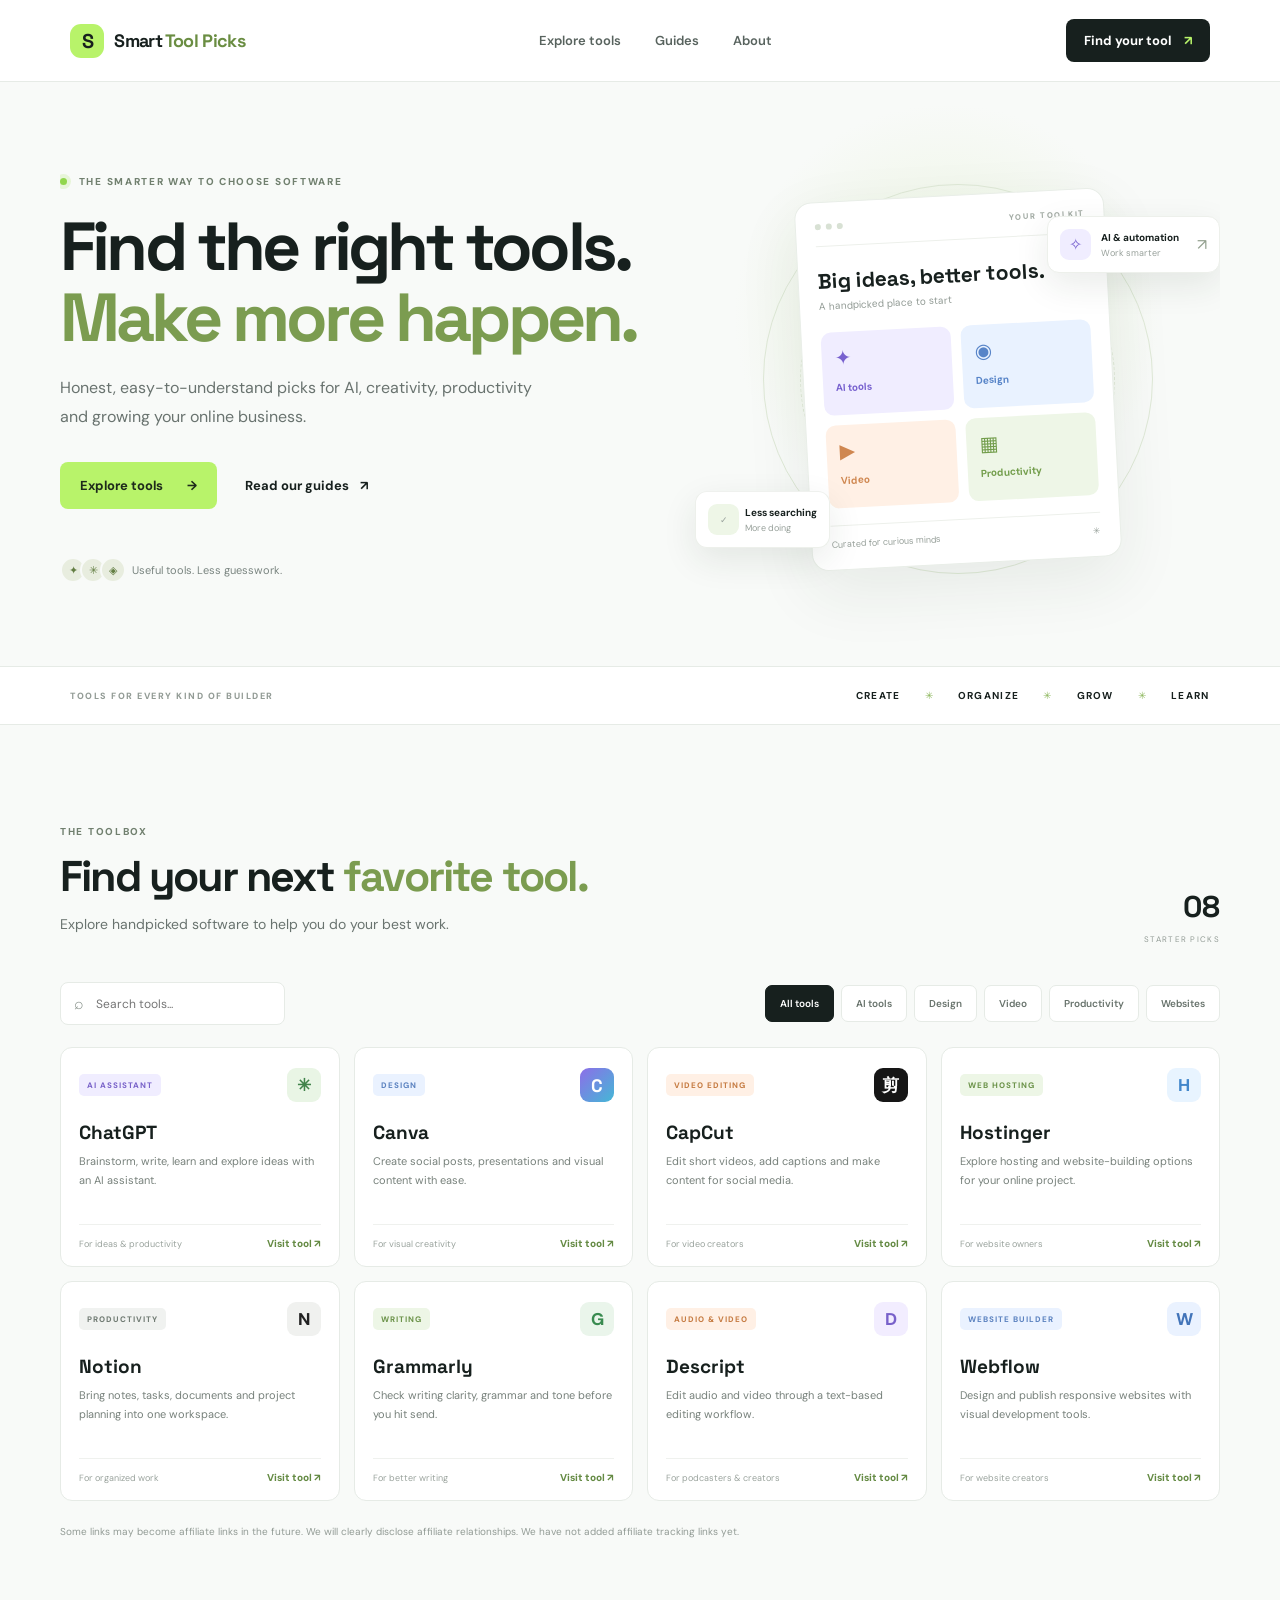
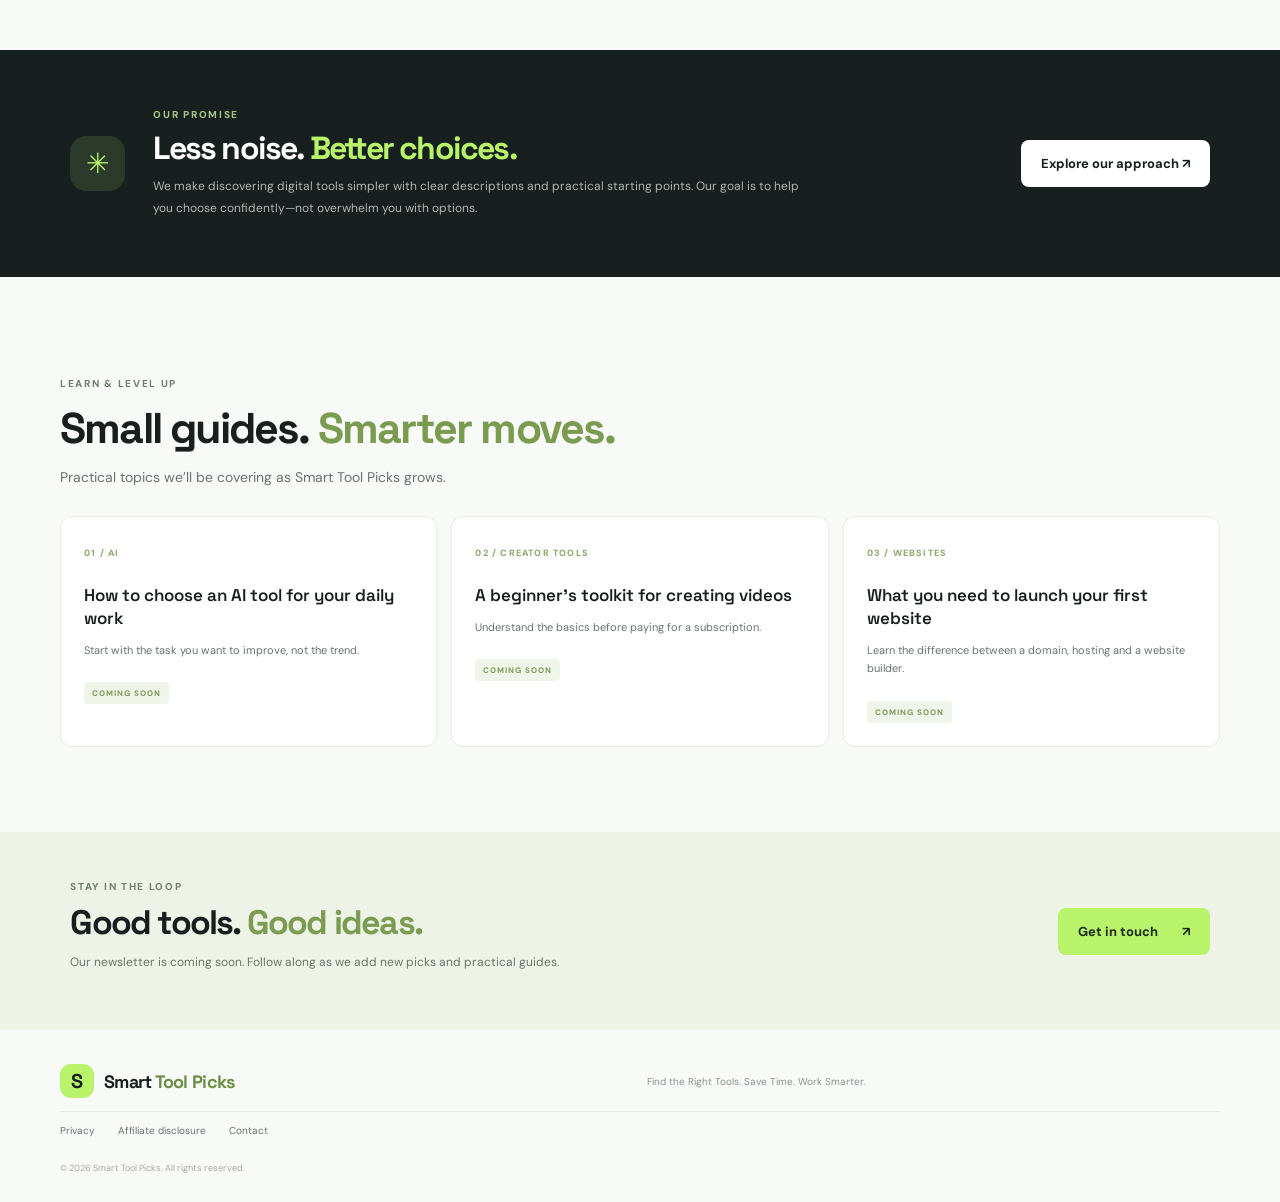
==== index.html @ b7b6d324 "Add files via upload" ====
<!doctype html>
<html lang="en">
<head>
  <meta charset="utf-8"><meta name="viewport" content="width=device-width, initial-scale=1">
  <meta name="description" content="Discover useful AI tools, productivity apps, video editors and website builders. Compare tools and choose what works for you.">
  <title>Smart Tool Picks — Find the Right Tools</title>
  <link rel="preconnect" href="https://fonts.googleapis.com"><link rel="preconnect" href="https://fonts.gstatic.com" crossorigin>
  <link href="https://fonts.googleapis.com/css2?family=DM+Sans:wght@400;500;600;700;800&family=Space+Grotesk:wght@500;600;700&display=swap" rel="stylesheet">
  <link rel="stylesheet" href="style.css">
</head>
<body>
<header class="topbar"><a class="brand" href="#home"><span class="brand-mark">S</span><span>Smart<span class="brand-accent">Tool Picks</span></span></a><nav><a href="#tools">Explore tools</a><a href="#guides">Guides</a><a href="#about">About</a></nav><a class="nav-cta" href="#tools">Find your tool <span>↗</span></a><button class="menu-toggle" aria-label="Toggle navigation">☰</button></header>
<main>
<section class="hero" id="home"><div class="hero-glow"></div><div class="hero-copy"><div class="eyebrow"><span class="pulse"></span> THE SMARTER WAY TO CHOOSE SOFTWARE</div><h1>Find the right tools.<br><span>Make more happen.</span></h1><p class="hero-text">Honest, easy-to-understand picks for AI, creativity, productivity and growing your online business.</p><div class="hero-actions"><a class="button primary" href="#tools">Explore tools <span>→</span></a><a class="text-link" href="#guides">Read our guides <span>↗</span></a></div><div class="hero-proof"><div class="proof-avatars"><i>✦</i><i>✳</i><i>◈</i></div><span>Useful tools. Less guesswork.</span></div></div><div class="hero-art"><div class="orbit orbit-one"></div><div class="orbit orbit-two"></div><div class="float-card card-top"><span class="mini-icon purple">✧</span><div><b>AI & automation</b><small>Work smarter</small></div><span class="arrow">↗</span></div><div class="dashboard-card"><div class="dash-head"><span class="dash-dot"></span><span class="dash-dot"></span><span class="dash-dot"></span><small>YOUR TOOLKIT</small></div><div class="dash-title">Big ideas, better tools.</div><div class="dash-sub">A handpicked place to start</div><div class="tool-grid"><div class="tool-tile tile-purple">✦<small>AI tools</small></div><div class="tool-tile tile-blue">◉<small>Design</small></div><div class="tool-tile tile-orange">▶<small>Video</small></div><div class="tool-tile tile-green">▦<small>Productivity</small></div></div><div class="dash-footer"><span>Curated for curious minds</span><span>✳</span></div></div><div class="float-card card-bottom"><span class="mini-icon green">✓</span><div><b>Less searching</b><small>More doing</small></div></div></div></section>
<section class="trust-strip"><span>TOOLS FOR EVERY KIND OF BUILDER</span><div><b>CREATE</b><i>✳</i><b>ORGANIZE</b><i>✳</i><b>GROW</b><i>✳</i><b>LEARN</b></div></section>
<section class="section" id="tools"><div class="section-heading"><div><div class="eyebrow">THE TOOLBOX</div><h2>Find your next <span>favorite tool.</span></h2><p>Explore handpicked software to help you do your best work.</p></div><div class="tool-count"><strong>08</strong><span>STARTER PICKS</span></div></div>
<div class="filters"><div class="search-wrap"><span>⌕</span><input id="search" type="search" placeholder="Search tools..." aria-label="Search tools"></div><div class="filter-buttons"><button class="filter active" data-filter="All">All tools</button><button class="filter" data-filter="AI">AI tools</button><button class="filter" data-filter="Design">Design</button><button class="filter" data-filter="Video">Video</button><button class="filter" data-filter="Productivity">Productivity</button><button class="filter" data-filter="Websites">Websites</button></div></div>
<div class="tools-grid" id="toolsGrid">
<article class="tool-card" data-category="AI" data-name="ChatGPT AI assistant writing research"><div class="card-topline"><span class="category-tag tag-purple">AI ASSISTANT</span><span class="card-symbol symbol-chat">✳</span></div><h3>ChatGPT</h3><p>Brainstorm, write, learn and explore ideas with an AI assistant.</p><div class="card-bottom"><span>For ideas & productivity</span><a href="https://chatgpt.com/" target="_blank" rel="noopener">Visit tool ↗</a></div></article>
<article class="tool-card" data-category="Design" data-name="Canva design graphics presentations"><div class="card-topline"><span class="category-tag tag-blue">DESIGN</span><span class="card-symbol symbol-canva">C</span></div><h3>Canva</h3><p>Create social posts, presentations and visual content with ease.</p><div class="card-bottom"><span>For visual creativity</span><a href="https://www.canva.com/" target="_blank" rel="noopener">Visit tool ↗</a></div></article>
<article class="tool-card" data-category="Video" data-name="CapCut video editing reels shorts"><div class="card-topline"><span class="category-tag tag-orange">VIDEO EDITING</span><span class="card-symbol symbol-cap">剪</span></div><h3>CapCut</h3><p>Edit short videos, add captions and make content for social media.</p><div class="card-bottom"><span>For video creators</span><a href="https://www.capcut.com/" target="_blank" rel="noopener">Visit tool ↗</a></div></article>
<article class="tool-card" data-category="Websites" data-name="Hostinger website hosting domain"><div class="card-topline"><span class="category-tag tag-green">WEB HOSTING</span><span class="card-symbol symbol-host">H</span></div><h3>Hostinger</h3><p>Explore hosting and website-building options for your online project.</p><div class="card-bottom"><span>For website owners</span><a href="https://www.hostinger.com/" target="_blank" rel="noopener">Visit tool ↗</a></div></article>
<article class="tool-card" data-category="Productivity" data-name="Notion notes workspace project management"><div class="card-topline"><span class="category-tag tag-gray">PRODUCTIVITY</span><span class="card-symbol symbol-notion">N</span></div><h3>Notion</h3><p>Bring notes, tasks, documents and project planning into one workspace.</p><div class="card-bottom"><span>For organized work</span><a href="https://www.notion.com/" target="_blank" rel="noopener">Visit tool ↗</a></div></article>
<article class="tool-card" data-category="Productivity" data-name="Grammarly writing grammar proofreading"><div class="card-topline"><span class="category-tag tag-green">WRITING</span><span class="card-symbol symbol-gram">G</span></div><h3>Grammarly</h3><p>Check writing clarity, grammar and tone before you hit send.</p><div class="card-bottom"><span>For better writing</span><a href="https://www.grammarly.com/" target="_blank" rel="noopener">Visit tool ↗</a></div></article>
<article class="tool-card" data-category="Video" data-name="Descript video audio podcast editing"><div class="card-topline"><span class="category-tag tag-orange">AUDIO & VIDEO</span><span class="card-symbol symbol-descript">D</span></div><h3>Descript</h3><p>Edit audio and video through a text-based editing workflow.</p><div class="card-bottom"><span>For podcasters & creators</span><a href="https://www.descript.com/" target="_blank" rel="noopener">Visit tool ↗</a></div></article>
<article class="tool-card" data-category="Websites" data-name="Webflow website design no code"><div class="card-topline"><span class="category-tag tag-blue">WEBSITE BUILDER</span><span class="card-symbol symbol-webflow">W</span></div><h3>Webflow</h3><p>Design and publish responsive websites with visual development tools.</p><div class="card-bottom"><span>For website creators</span><a href="https://webflow.com/" target="_blank" rel="noopener">Visit tool ↗</a></div></article>
</div><p class="no-results" id="noResults" hidden>No tools found. Try another search.</p><p class="disclosure">Some links may become affiliate links in the future. We will clearly disclose affiliate relationships. We have not added affiliate tracking links yet.</p></section>
<section class="feature-band" id="about"><div class="feature-icon">✳</div><div><div class="eyebrow">OUR PROMISE</div><h2>Less noise. <span>Better choices.</span></h2><p>We make discovering digital tools simpler with clear descriptions and practical starting points. Our goal is to help you choose confidently—not overwhelm you with options.</p></div><a class="button light" href="#guides">Explore our approach ↗</a></section>
<section class="section guides" id="guides"><div class="eyebrow">LEARN & LEVEL UP</div><h2>Small guides. <span>Smarter moves.</span></h2><p class="guide-intro">Practical topics we’ll be covering as Smart Tool Picks grows.</p><div class="guide-grid"><article><span class="guide-number">01 / AI</span><h3>How to choose an AI tool for your daily work</h3><p>Start with the task you want to improve, not the trend.</p><span class="coming">COMING SOON</span></article><article><span class="guide-number">02 / CREATOR TOOLS</span><h3>A beginner’s toolkit for creating videos</h3><p>Understand the basics before paying for a subscription.</p><span class="coming">COMING SOON</span></article><article><span class="guide-number">03 / WEBSITES</span><h3>What you need to launch your first website</h3><p>Learn the difference between a domain, hosting and a website builder.</p><span class="coming">COMING SOON</span></article></div></section>
<section class="newsletter"><div><div class="eyebrow">STAY IN THE LOOP</div><h2>Good tools. <span>Good ideas.</span></h2><p>Our newsletter is coming soon. Follow along as we add new picks and practical guides.</p></div><a class="button primary" href="mailto:hello@smarttoolpicks.com?subject=Smart%20Tool%20Picks%20updates">Get in touch <span>↗</span></a></section>
</main>
<footer><a class="brand" href="#home"><span class="brand-mark">S</span><span>Smart<span class="brand-accent">Tool Picks</span></span></a><p>Find the Right Tools. Save Time. Work Smarter.</p><div class="footer-links"><a href="privacy.html">Privacy</a><a href="disclosure.html">Affiliate disclosure</a><a href="mailto:hello@smarttoolpicks.com">Contact</a></div><small>© <span id="year"></span> Smart Tool Picks. All rights reserved.</small></footer>
<script src="script.js"></script>
</body></html>
---- style.css ----
:root{--ink:#17201e;--muted:#69736f;--paper:#f8faf8;--green:#b8f36a;--line:#e6ebe6;--purple:#7d65dc}*{box-sizing:border-box}html{scroll-behavior:smooth}body{margin:0;background:var(--paper);color:var(--ink);font-family:'DM Sans',sans-serif}a{color:inherit;text-decoration:none}.topbar{height:82px;padding:0 max(calc((100% - 1160px)/2),5.5%);display:flex;align-items:center;justify-content:space-between;background:#fff;border-bottom:1px solid var(--line);position:sticky;top:0;z-index:10}.brand{display:flex;align-items:center;gap:10px;font:700 18px 'Space Grotesk';letter-spacing:-.7px}.brand-mark{display:grid;place-items:center;background:var(--green);width:34px;height:34px;border-radius:11px;font-size:20px}.brand-accent{color:#6a8d42;margin-left:3px}.topbar nav{display:flex;gap:34px;color:#58635e;font-size:13px;font-weight:600}.topbar nav a:hover,.footer-links a:hover{color:#6a8d42}.nav-cta{font-size:13px;font-weight:700;background:#17201e;color:white;padding:13px 18px;border-radius:8px}.nav-cta span{color:var(--green);margin-left:10px}.menu-toggle{display:none;border:0;background:none;font-size:23px}.hero{max-width:1160px;margin:auto;padding:92px 0 82px;display:grid;grid-template-columns:1.05fr .95fr;align-items:center;gap:55px;position:relative;overflow:hidden}.eyebrow{font-size:10px;letter-spacing:1.7px;font-weight:800;color:#71806f}.pulse{display:inline-block;width:7px;height:7px;background:#91d64c;border-radius:50%;margin-right:8px;box-shadow:0 0 0 4px #e7f5d8}.hero h1{font:700 clamp(43px,5.5vw,68px)/1.04 'Space Grotesk';letter-spacing:-3.8px;margin:24px 0 20px}.hero h1 span,.section h2 span,.feature-band h2 span,.newsletter h2 span{color:#7b9c50}.hero-text{font-size:16px;line-height:1.8;color:var(--muted);max-width:480px}.hero-actions{display:flex;align-items:center;gap:28px;margin-top:30px}.button{display:inline-flex;align-items:center;gap:24px;padding:15px 20px;border-radius:8px;font-size:13px;font-weight:700}.primary{background:var(--green);color:#1e2a1b}.primary:hover{background:#a8e653}.text-link{font-size:13px;font-weight:700}.text-link span{margin-left:8px}.hero-proof{display:flex;align-items:center;gap:12px;margin-top:48px;color:#7a8580;font-size:11px}.proof-avatars{display:flex}.proof-avatars i{font-style:normal;display:grid;place-items:center;width:26px;height:26px;border-radius:50%;background:#e8eddf;border:2px solid var(--paper);margin-right:-6px;color:#637e43}.hero-art{height:410px;position:relative;display:grid;place-items:center}.hero-glow{position:absolute;width:430px;height:430px;border-radius:50%;background:radial-gradient(circle,#eaf4dd 0,rgba(248,250,248,0) 70%);right:5%;top:20px}.orbit{position:absolute;border:1px solid #dfe9d7;border-radius:50%;width:390px;height:390px}.orbit-two{width:315px;height:315px;border-style:dashed}.dashboard-card{width:310px;background:#fff;border:1px solid #e9eee8;border-radius:17px;box-shadow:0 22px 65px #263b2515;padding:19px;z-index:1;transform:rotate(-3deg)}.dash-head{display:flex;gap:5px;align-items:center;border-bottom:1px solid #edf0eb;padding-bottom:14px}.dash-dot{width:6px;height:6px;background:#d8e1d4;border-radius:50%}.dash-head small{margin-left:auto;font-size:8px;letter-spacing:1.5px;color:#a1aaa3;font-weight:800}.dash-title{font:700 21px 'Space Grotesk';margin-top:21px}.dash-sub{font-size:10px;color:#929b95;margin-top:5px}.tool-grid{display:grid;grid-template-columns:1fr 1fr;gap:10px;margin-top:20px}.tool-tile{height:83px;border-radius:10px;padding:13px;font-size:20px}.tool-tile small{display:block;font-size:10px;font-weight:700;margin-top:10px}.tile-purple{background:#f0edff;color:#7761cf}.tile-blue{background:#e9f2ff;color:#5784c8}.tile-orange{background:#fff0e5;color:#cf8750}.tile-green{background:#eef6e7;color:#729d4b}.dash-footer{border-top:1px solid #edf0eb;margin-top:17px;padding-top:12px;display:flex;justify-content:space-between;color:#98a19b;font-size:9px}.float-card{position:absolute;background:white;box-shadow:0 12px 35px #1d302018;border:1px solid #edf0eb;border-radius:12px;padding:12px;display:flex;align-items:center;gap:10px;z-index:2}.float-card b{display:block;font-size:10px}.float-card small{display:block;color:#98a19b;font-size:9px;margin-top:3px}.card-top{top:42px;right:0}.card-bottom{bottom:36px;left:0}.mini-icon{width:31px;height:31px;border-radius:9px;display:grid;place-items:center}.purple{background:#f0edff;color:#7761cf}.green{background:#eef6e7;color:#729d4b}.arrow{color:#93a08f;margin-left:8px}.trust-strip{border-block:1px solid var(--line);padding:22px 5.5%;display:flex;align-items:center;justify-content:space-between;background:#fff}.trust-strip>span{font-size:9px;letter-spacing:1.5px;color:#929b95;font-weight:800}.trust-strip div{display:flex;align-items:center;gap:24px;font-size:10px;letter-spacing:1.3px}.trust-strip i{font-style:normal;color:#8bb65a}.section{max-width:1160px;margin:auto;padding:100px 0}.section-heading{display:flex;justify-content:space-between;align-items:end}.section h2,.feature-band h2,.newsletter h2{font:700 clamp(32px,4vw,43px)/1.15 'Space Grotesk';letter-spacing:-1.8px;margin:14px 0 10px}.section-heading p,.guide-intro{color:var(--muted);font-size:14px}.tool-count{text-align:right}.tool-count strong{font:700 30px 'Space Grotesk';display:block}.tool-count span{font-size:8px;letter-spacing:1.3px;color:#929b95}.filters{margin:35px 0 22px;display:flex;justify-content:space-between;gap:18px;align-items:center}.search-wrap{display:flex;align-items:center;gap:10px;background:white;border:1px solid var(--line);border-radius:8px;padding:0 13px;height:43px;width:225px;color:#87918a}.search-wrap input{border:0;outline:0;width:100%;font:12px 'DM Sans';background:transparent}.filter-buttons{display:flex;gap:7px;flex-wrap:wrap}.filter{border:1px solid var(--line);background:white;border-radius:7px;padding:11px 14px;font:600 10px 'DM Sans';color:#68736c;cursor:pointer}.filter.active,.filter:hover{background:#17201e;color:white;border-color:#17201e}.tools-grid{display:grid;grid-template-columns:repeat(4,1fr);gap:14px}.tool-card{background:#fff;border:1px solid var(--line);border-radius:12px;padding:20px 18px 16px;min-height:220px;display:flex;flex-direction:column;transition:transform .2s,box-shadow .2s}.tool-card:hover{transform:translateY(-4px);box-shadow:0 15px 30px #253c2010}.card-topline{display:flex;align-items:center;justify-content:space-between}.category-tag{font-size:8px;letter-spacing:1px;font-weight:800;padding:6px 8px;border-radius:5px}.tag-purple{background:#f0edff;color:#7963c9}.tag-blue{background:#eaf2ff;color:#5c83c0}.tag-orange{background:#fff0e5;color:#c67c43}.tag-green{background:#edf6e6;color:#6c934a}.tag-gray{background:#f0f2f0;color:#707b73}.card-symbol{width:34px;height:34px;display:grid;place-items:center;border-radius:9px;font-weight:800;font-size:17px}.symbol-chat{background:#e9f5e5;color:#41834b}.symbol-canva{background:linear-gradient(135deg,#8d6ee8,#44b8d6);color:white;font:700 18px 'Space Grotesk'}.symbol-cap{background:#161616;color:white}.symbol-host{background:#e8f4ff;color:#4387cb}.symbol-notion{background:#f0f1ef;color:#222}.symbol-gram{background:#eaf5eb;color:#398b50}.symbol-descript{background:#f2edff;color:#7861ca}.symbol-webflow{background:#eaf2ff;color:#4274b9}.tool-card h3{font:700 19px 'Space Grotesk';margin:18px 0 7px}.tool-card p{font-size:11px;line-height:1.7;color:#77817b;margin:0 0 18px}.card-bottom{border-top:1px solid #eff1ee;padding-top:12px;margin-top:auto;display:flex;justify-content:space-between;align-items:center;gap:6px}.card-bottom span{font-size:9px;color:#9aa39d}.card-bottom a{font-size:10px;font-weight:800;color:#648a43;white-space:nowrap}.disclosure{font-size:10px;color:#929b95;margin-top:22px;line-height:1.7}.no-results{padding:25px;color:var(--muted)}.feature-band{background:#17201e;color:white;padding:58px max(calc((100% - 1160px)/2),5.5%);display:flex;align-items:center;gap:28px}.feature-icon{width:55px;height:55px;flex:0 0 55px;border-radius:16px;background:#2b3a2a;color:var(--green);display:grid;place-items:center;font-size:28px}.feature-band .eyebrow{color:#a7c78a}.feature-band h2{font-size:32px;margin:9px 0}.feature-band h2 span{color:var(--green)}.feature-band p{max-width:650px;color:#aeb8b1;font-size:12px;line-height:1.8;margin:0}.button.light{background:white;color:#17201e;white-space:nowrap;margin-left:auto}.guides{padding-bottom:85px}.guide-grid{display:grid;grid-template-columns:repeat(3,1fr);gap:14px;margin-top:30px}.guide-grid article{background:white;border:1px solid var(--line);border-radius:12px;padding:23px;min-height:210px}.guide-number{font-size:9px;letter-spacing:1.2px;font-weight:800;color:#8aa96b}.guide-grid h3{font:600 17px/1.35 'Space Grotesk';margin:23px 0 8px}.guide-grid p{font-size:11px;color:var(--muted);line-height:1.7}.coming{display:inline-block;margin-top:12px;font-size:8px;letter-spacing:1px;font-weight:800;color:#7e9b5b;background:#eff6e9;padding:6px 8px;border-radius:4px}.newsletter{background:#edf4e7;padding:48px max(calc((100% - 1160px)/2),5.5%);display:flex;align-items:center;justify-content:space-between;gap:30px}.newsletter h2{font-size:34px;margin:10px 0}.newsletter p{font-size:12px;color:#68756a}.newsletter .button{white-space:nowrap}footer{max-width:1160px;margin:auto;padding:34px 0 28px;display:grid;grid-template-columns:1fr 1fr;gap:13px;align-items:center}footer p{font-size:10px;color:#8a948d}footer .footer-links{grid-column:1/-1;display:flex;gap:23px;font-size:10px;color:#68736c;padding:12px 0;border-top:1px solid var(--line)}footer small{grid-column:1/-1;color:#a1aaa4;font-size:9px}
@media(max-width:1200px){.hero,.section{margin-left:5.5%;margin-right:5.5%}.feature-band{padding-left:5.5%;padding-right:5.5%}.newsletter{padding-left:5.5%;padding-right:5.5%}footer{margin-left:5.5%;margin-right:5.5%}}@media(max-width:850px){.hero{padding-top:65px;grid-template-columns:1fr;gap:15px}.hero-copy{max-width:650px}.hero-art{height:370px}.tools-grid{grid-template-columns:repeat(2,1fr)}.filters{align-items:flex-start;flex-direction:column}.search-wrap{width:100%}.filter-buttons{gap:6px}.feature-band{flex-wrap:wrap}.button.light{margin-left:83px}.trust-strip{gap:20px;flex-wrap:wrap}.trust-strip div{gap:12px}.topbar nav{gap:18px}}@media(max-width:600px){.topbar{height:68px;padding:0 5%}.topbar nav,.nav-cta{display:none}.menu-toggle{display:block}.topbar.nav-open nav{display:flex;position:absolute;top:67px;left:0;right:0;background:white;padding:20px 5%;flex-direction:column;border-bottom:1px solid var(--line)}.hero{padding-top:55px;margin-inline:5%}.hero h1{font-size:46px;letter-spacing:-2.7px}.hero-text{font-size:14px}.hero-art{height:330px}.dashboard-card{width:275px}.orbit{width:320px;height:320px}.orbit-two{width:260px;height:260px}.card-top{right:-2px;top:12px}.card-bottom{left:-2px;bottom:13px}.trust-strip{padding:20px 5%;justify-content:center}.trust-strip>span{text-align:center;width:100%}.trust-strip div{font-size:8px;gap:9px}.section{padding:70px 0;margin-inline:5%}.section-heading{align-items:start}.tool-count{display:none}.section h2{font-size:33px}.tools-grid{grid-template-columns:1fr}.tool-card{min-height:195px}.filter-buttons{overflow-x:auto;flex-wrap:nowrap;width:100%;padding-bottom:5px}.filter{white-space:nowrap}.feature-band{padding:42px 5%;gap:17px}.feature-band h2{font-size:28px}.feature-band p{font-size:11px}.button.light{margin-left:72px}.guide-grid{grid-template-columns:1fr}.guide-grid article{min-height:175px}.newsletter{padding:40px 5%;align-items:flex-start;flex-direction:column}.newsletter h2{font-size:31px}footer{margin-inline:5%;grid-template-columns:1fr}footer p{margin:0}footer .footer-links{flex-wrap:wrap;grid-column:1}footer small{grid-column:1}}
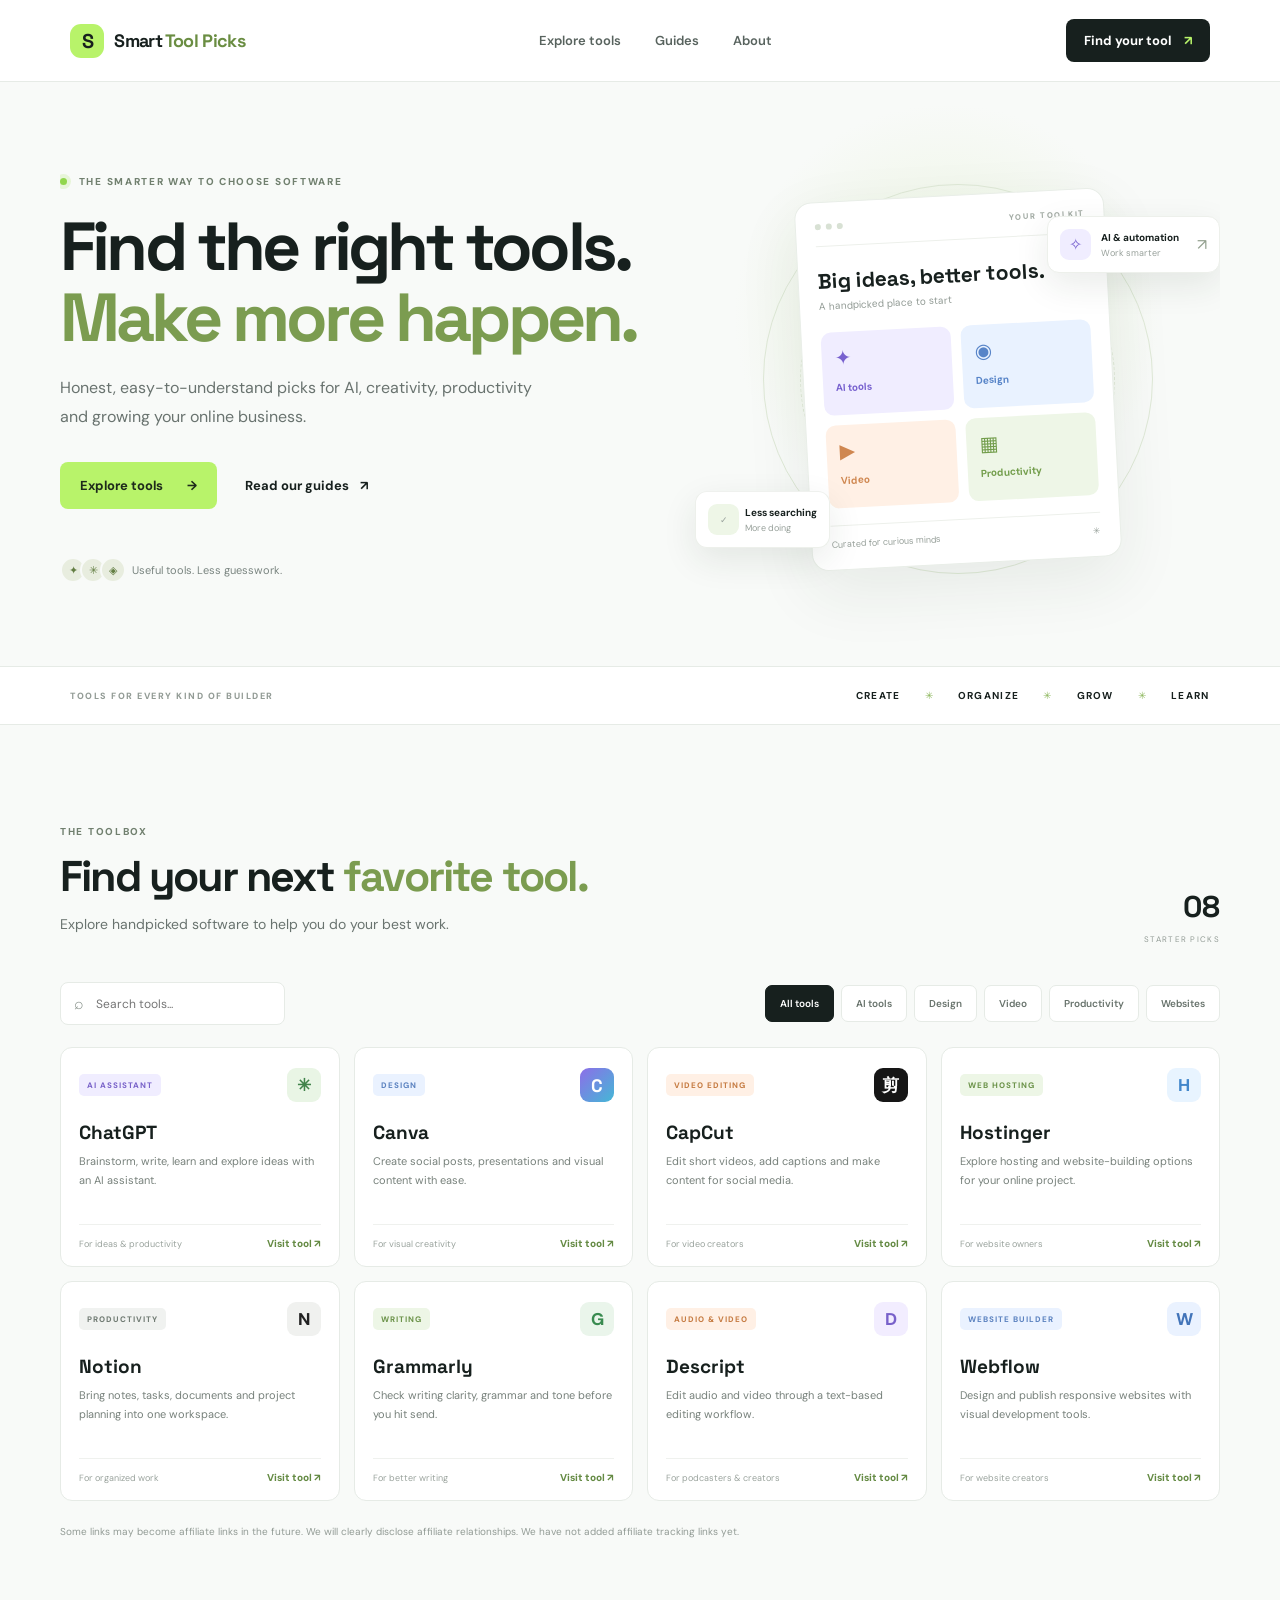
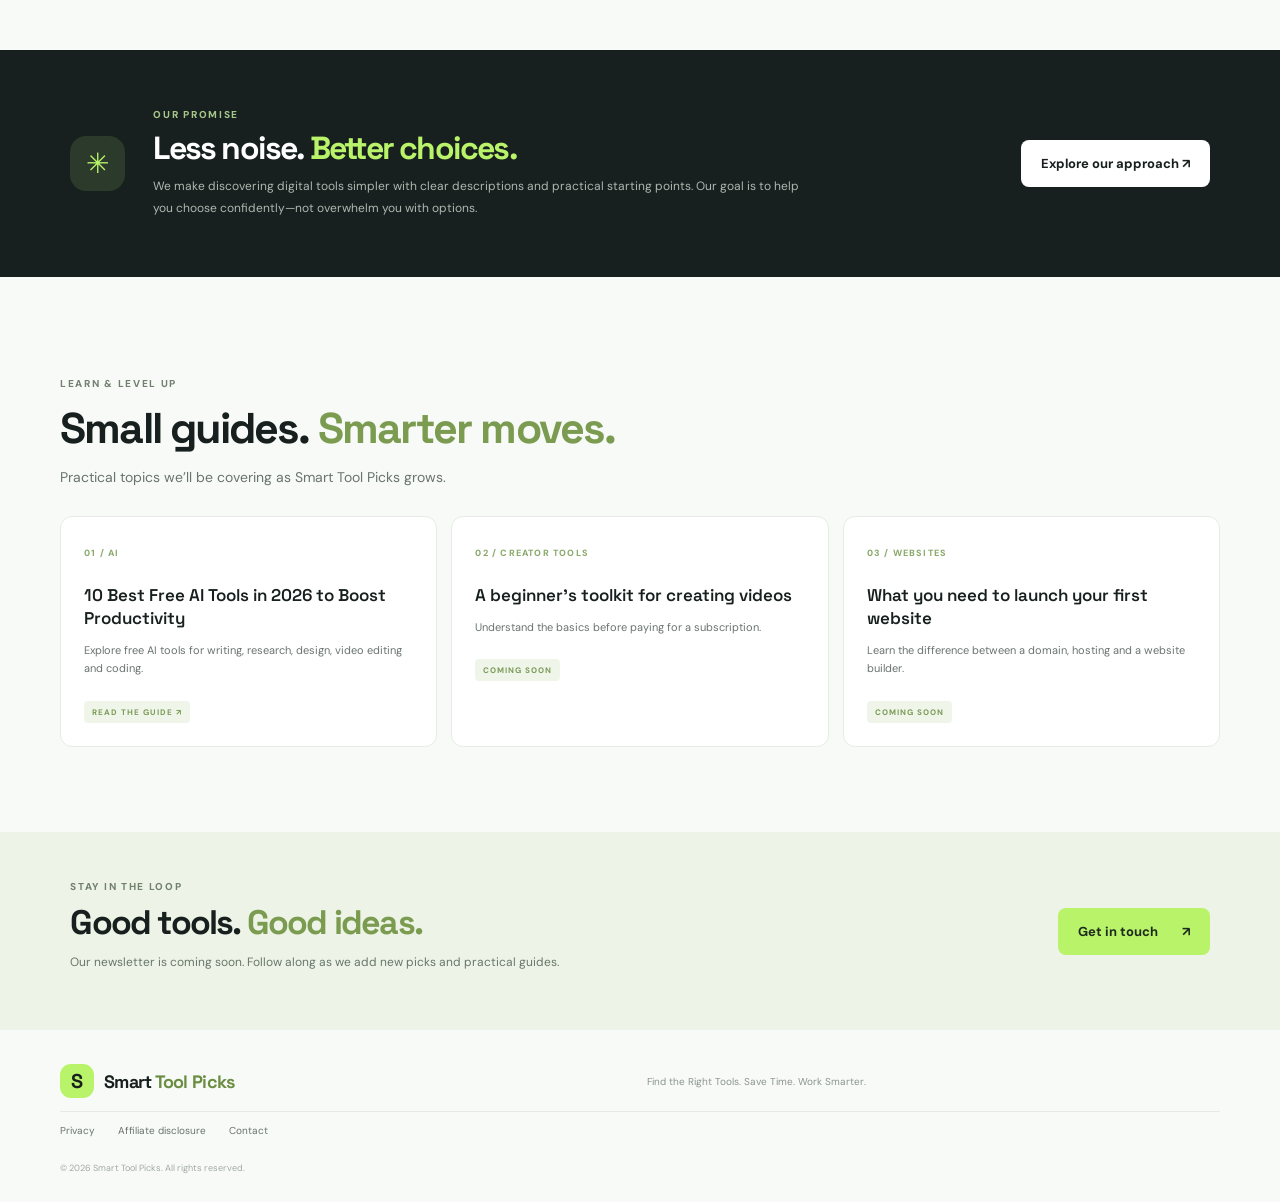
==== commit 61293965: "Add files via upload" ====
--- a/index.html
+++ b/index.html
@@ -26,7 +26,7 @@
 <article class="tool-card" data-category="Websites" data-name="Webflow website design no code"><div class="card-topline"><span class="category-tag tag-blue">WEBSITE BUILDER</span><span class="card-symbol symbol-webflow">W</span></div><h3>Webflow</h3><p>Design and publish responsive websites with visual development tools.</p><div class="card-bottom"><span>For website creators</span><a href="https://webflow.com/" target="_blank" rel="noopener">Visit tool ↗</a></div></article>
 </div><p class="no-results" id="noResults" hidden>No tools found. Try another search.</p><p class="disclosure">Some links may become affiliate links in the future. We will clearly disclose affiliate relationships. We have not added affiliate tracking links yet.</p></section>
 <section class="feature-band" id="about"><div class="feature-icon">✳</div><div><div class="eyebrow">OUR PROMISE</div><h2>Less noise. <span>Better choices.</span></h2><p>We make discovering digital tools simpler with clear descriptions and practical starting points. Our goal is to help you choose confidently—not overwhelm you with options.</p></div><a class="button light" href="#guides">Explore our approach ↗</a></section>
-<section class="section guides" id="guides"><div class="eyebrow">LEARN & LEVEL UP</div><h2>Small guides. <span>Smarter moves.</span></h2><p class="guide-intro">Practical topics we’ll be covering as Smart Tool Picks grows.</p><div class="guide-grid"><article><span class="guide-number">01 / AI</span><h3>How to choose an AI tool for your daily work</h3><p>Start with the task you want to improve, not the trend.</p><span class="coming">COMING SOON</span></article><article><span class="guide-number">02 / CREATOR TOOLS</span><h3>A beginner’s toolkit for creating videos</h3><p>Understand the basics before paying for a subscription.</p><span class="coming">COMING SOON</span></article><article><span class="guide-number">03 / WEBSITES</span><h3>What you need to launch your first website</h3><p>Learn the difference between a domain, hosting and a website builder.</p><span class="coming">COMING SOON</span></article></div></section>
+<section class="section guides" id="guides"><div class="eyebrow">LEARN & LEVEL UP</div><h2>Small guides. <span>Smarter moves.</span></h2><p class="guide-intro">Practical topics we’ll be covering as Smart Tool Picks grows.</p><div class="guide-grid"><article><span class="guide-number">01 / AI</span><h3>10 Best Free AI Tools in 2026 to Boost Productivity</h3><p>Explore free AI tools for writing, research, design, video editing and coding.</p><a class="coming" href="article.html">READ THE GUIDE ↗</a></article><article><span class="guide-number">02 / CREATOR TOOLS</span><h3>A beginner’s toolkit for creating videos</h3><p>Understand the basics before paying for a subscription.</p><span class="coming">COMING SOON</span></article><article><span class="guide-number">03 / WEBSITES</span><h3>What you need to launch your first website</h3><p>Learn the difference between a domain, hosting and a website builder.</p><span class="coming">COMING SOON</span></article></div></section>
 <section class="newsletter"><div><div class="eyebrow">STAY IN THE LOOP</div><h2>Good tools. <span>Good ideas.</span></h2><p>Our newsletter is coming soon. Follow along as we add new picks and practical guides.</p></div><a class="button primary" href="mailto:hello@smarttoolpicks.com?subject=Smart%20Tool%20Picks%20updates">Get in touch <span>↗</span></a></section>
 </main>
 <footer><a class="brand" href="#home"><span class="brand-mark">S</span><span>Smart<span class="brand-accent">Tool Picks</span></span></a><p>Find the Right Tools. Save Time. Work Smarter.</p><div class="footer-links"><a href="privacy.html">Privacy</a><a href="disclosure.html">Affiliate disclosure</a><a href="mailto:hello@smarttoolpicks.com">Contact</a></div><small>© <span id="year"></span> Smart Tool Picks. All rights reserved.</small></footer>
